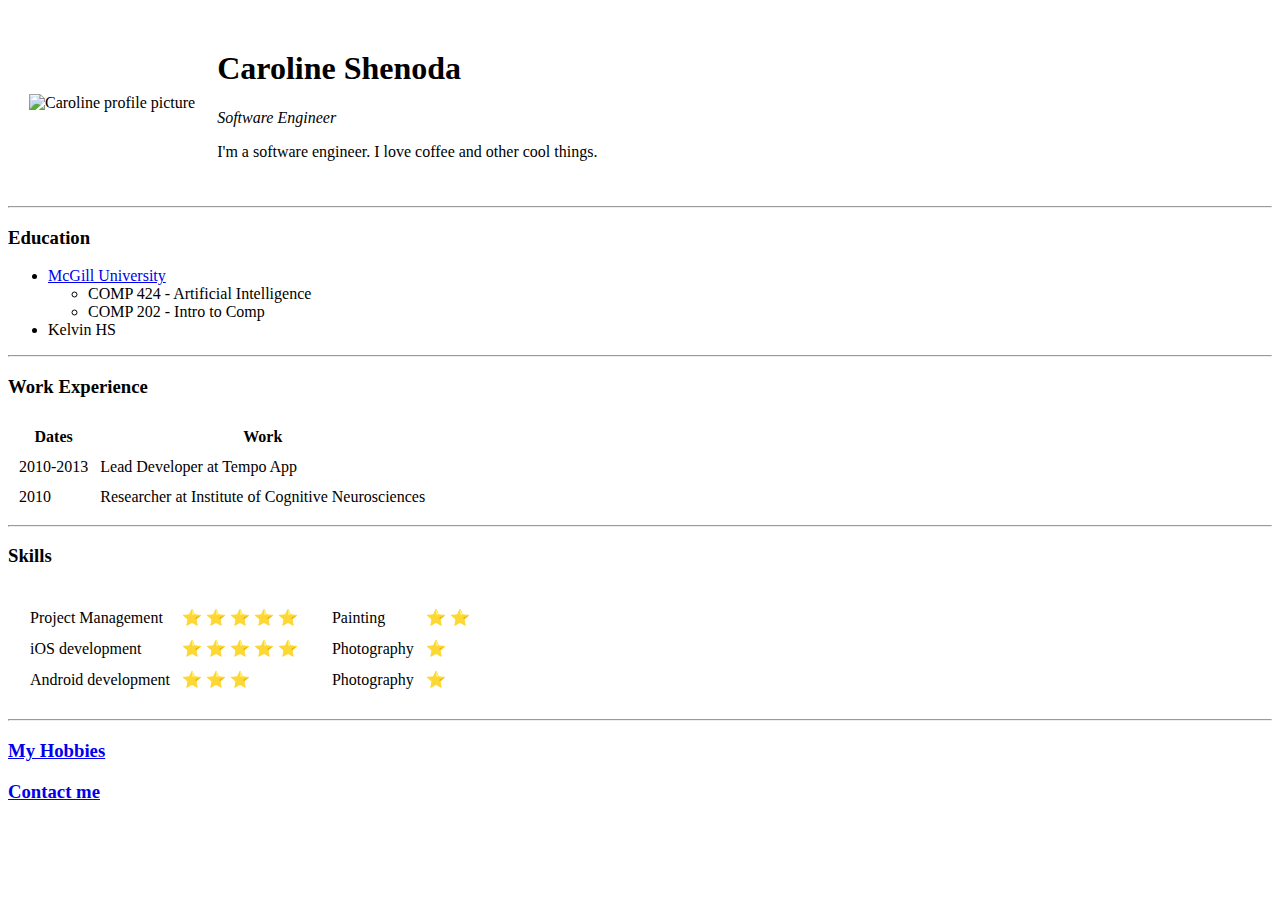
==== index.html @ b333b53c "Add initial cv website files" ====
<!--index is name of the home page -->
<!--Boiler plate code is a code template-->

<!--Declare document type. Indicates HTML version. This is HTML5-->
<!DOCTYPE html>
<html lang="en" dir="ltr">
<!--Head tells browser how to handle the page-->

<head>
  <!--This meta element is character set.
    Meta elements give extra metadata to HTML doc.
    We're telling browser that all text is encoded with
    UTF8 encoding system-->
  <meta charset="utf-8">
  <!--Title shows on top tab-->
  <title>Caroline's Personal Site</title>
</head>
<table cellspacing=20>
  <tr>
    <td><img
        src="https://scontent.fymq2-1.fna.fbcdn.net/v/t1.0-1/p160x160/10259751_10153825481498428_3979970333483864245_n.jpg?_nc_cat=107&_nc_sid=dbb9e7&_nc_ohc=GgnUOpDSStAAX8sWO6r&_nc_ht=scontent.fymq2-1.fna&_nc_tp=6&oh=41fb570eacc22d3aac4e48849c2dda4c&oe=5E8DAE1E"
        alt="Caroline profile picture"></td>
    <td>
      <h1>Caroline Shenoda</h1>
      <p><em>Software Engineer</em></p>
      <p>I'm a software engineer. I love coffee and other cool things.</p>
    </td>
  </tr>
</table>

<body>
  <hr>
  <h3>Education</h3>
  <ul>
    <li><a href="https://www.mcgill.ca/">McGill University</a></li>
    <ul>
      <li>COMP 424 - Artificial Intelligence</li>
      <li>COMP 202 - Intro to Comp</li>
    </ul>
    <li>Kelvin HS</li>
  </ul>
  <hr>
  <h3>Work Experience</h3>
  <!-- Border depreceated bc css should be used for styling-->
  <table cellspacing=10>
    <thead>
      <tr>
        <th>Dates</th>
        <th>Work</th>
      </tr>
    </thead>
    <tbody>
      <tr>
        <td>2010-2013</td>
        <td>Lead Developer at Tempo App</td>
      </tr>
      <tr>
        <td>2010</td>
        <td>Researcher at Institute of Cognitive Neurosciences</td>
      </tr>
    </tbody>
    <tfoot>

    </tfoot>
  </table>
  <hr>
  <h3>Skills</h3>

  <table cellspacing=10>
    <tr>
      <td>
        <table cellspacing=10>
          <tr>
            <td>Project Management</td>
            <td>&#11088 &#11088 &#11088 &#11088 &#11088</td>
          </tr>
          <tr>
            <td>iOS development</td>
            <td>&#11088 &#11088 &#11088 &#11088 &#11088</td>
          </tr>
          <tr>
            <td>Android development</td>
            <td>&#11088 &#11088 &#11088</td>
          </tr>
        </table>
      </td>
      <td>
        <table cellspacing=10>
          <tr>
            <td>Painting</td>
            <td>&#11088 &#11088</td>
          </tr>
          <tr>
            <td>Photography</td>
            <td>&#11088</td>
          </tr>
          <tr>
            <td>Photography</td>
            <td>&#11088</td>
          </tr>
        </table>
      </td>
    </tr>
  </table>
  <hr>
  <h3><a href="hobbies.html">My Hobbies</a></h3>
  <h3><a href="contact.html">Contact me</a></h3>
</body>

</html>
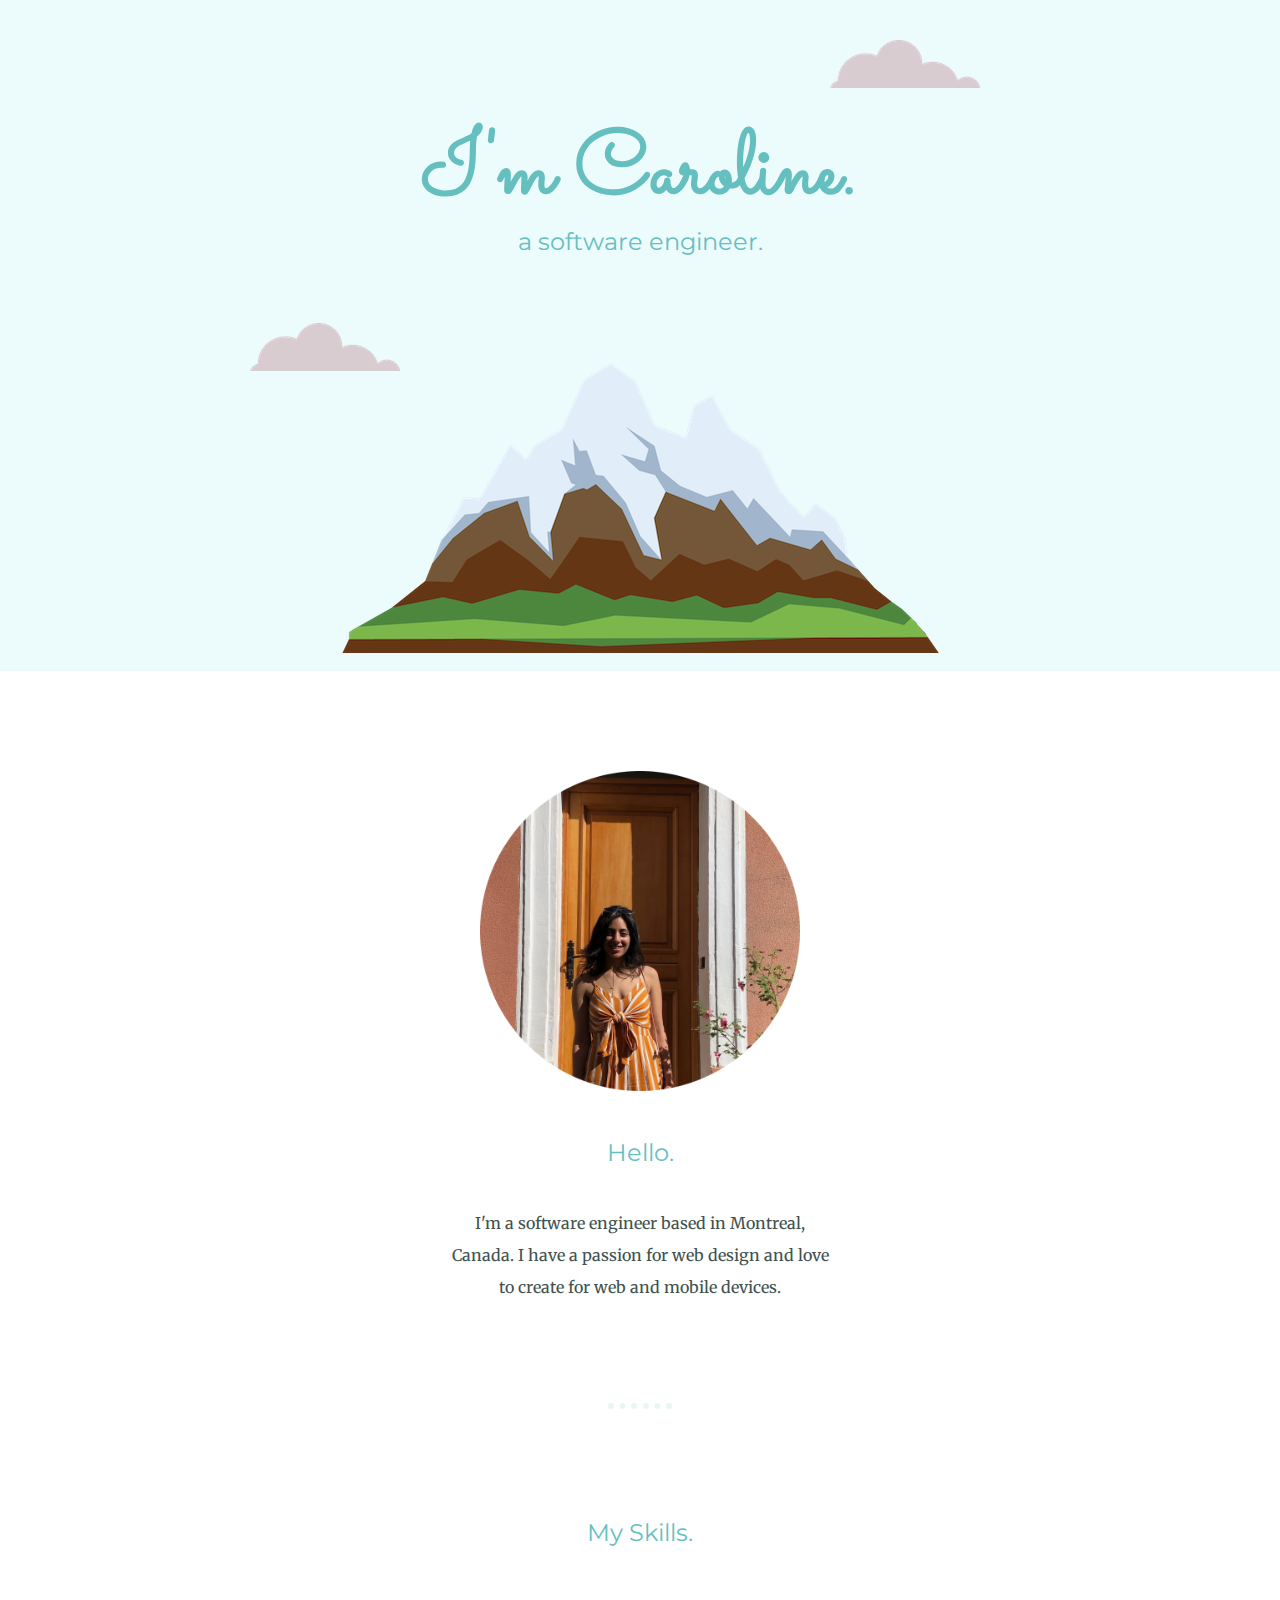
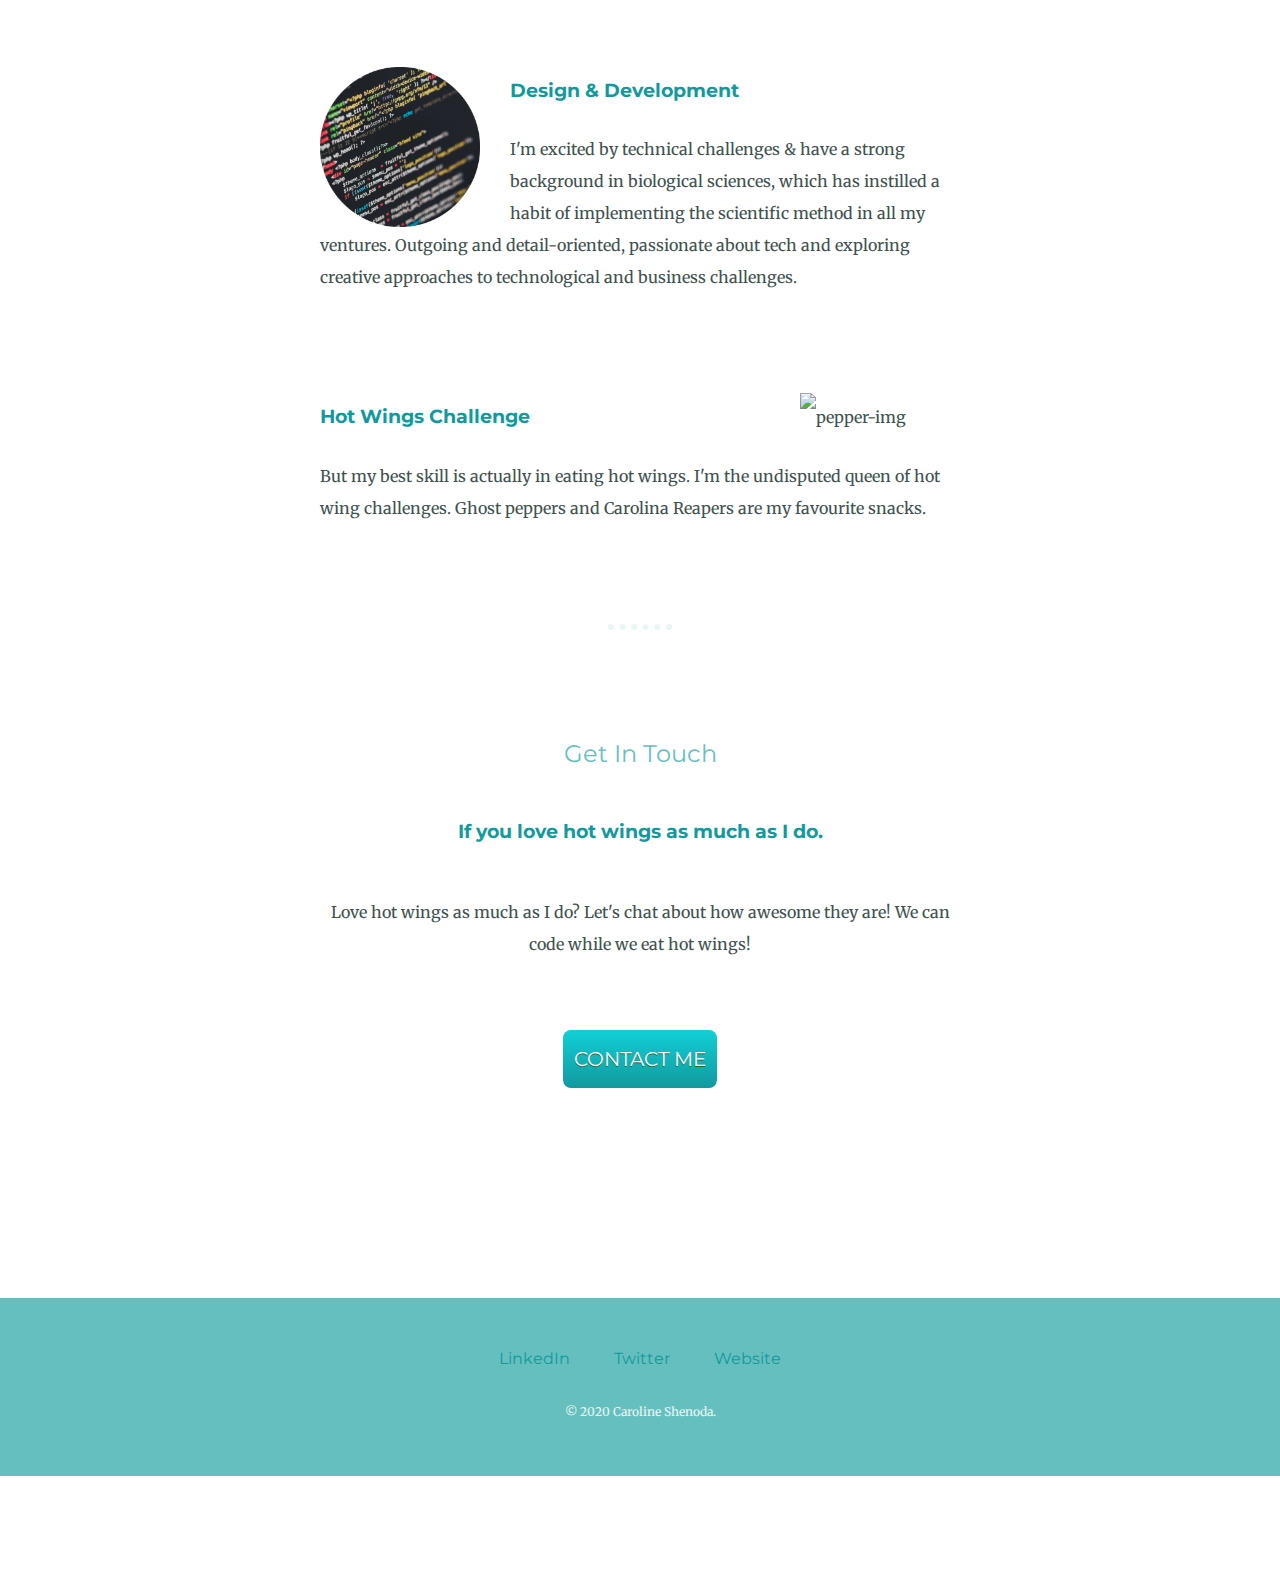
==== commit 7c16c076: "Add files via upload" ====
--- a/index.html
+++ b/index.html
@@ -1,110 +1,68 @@
-<!--index is name of the home page -->
-<!--Boiler plate code is a code template-->
-
-<!--Declare document type. Indicates HTML version. This is HTML5-->
 <!DOCTYPE html>
 <html lang="en" dir="ltr">
-<!--Head tells browser how to handle the page-->
 
 <head>
-  <!--This meta element is character set.
-    Meta elements give extra metadata to HTML doc.
-    We're telling browser that all text is encoded with
-    UTF8 encoding system-->
   <meta charset="utf-8">
-  <!--Title shows on top tab-->
-  <title>Caroline's Personal Site</title>
+  <title>Caroline Shenoda</title>
+  <link rel="stylesheet" href="css/styles.css">
+  <link rel="icon" href="favicon.ico">
+  <link href="https://fonts.googleapis.com/css?family=Merriweather|Montserrat|Sacramento&display=swap" rel="stylesheet">
 </head>
-<table cellspacing=20>
-  <tr>
-    <td><img
-        src="https://scontent.fymq2-1.fna.fbcdn.net/v/t1.0-1/p160x160/10259751_10153825481498428_3979970333483864245_n.jpg?_nc_cat=107&_nc_sid=dbb9e7&_nc_ohc=GgnUOpDSStAAX8sWO6r&_nc_ht=scontent.fymq2-1.fna&_nc_tp=6&oh=41fb570eacc22d3aac4e48849c2dda4c&oe=5E8DAE1E"
-        alt="Caroline profile picture"></td>
-    <td>
-      <h1>Caroline Shenoda</h1>
-      <p><em>Software Engineer</em></p>
-      <p>I'm a software engineer. I love coffee and other cool things.</p>
-    </td>
-  </tr>
-</table>
 
 <body>
-  <hr>
-  <h3>Education</h3>
-  <ul>
-    <li><a href="https://www.mcgill.ca/">McGill University</a></li>
-    <ul>
-      <li>COMP 424 - Artificial Intelligence</li>
-      <li>COMP 202 - Intro to Comp</li>
-    </ul>
-    <li>Kelvin HS</li>
-  </ul>
-  <hr>
-  <h3>Work Experience</h3>
-  <!-- Border depreceated bc css should be used for styling-->
-  <table cellspacing=10>
-    <thead>
-      <tr>
-        <th>Dates</th>
-        <th>Work</th>
-      </tr>
-    </thead>
-    <tbody>
-      <tr>
-        <td>2010-2013</td>
-        <td>Lead Developer at Tempo App</td>
-      </tr>
-      <tr>
-        <td>2010</td>
-        <td>Researcher at Institute of Cognitive Neurosciences</td>
-      </tr>
-    </tbody>
-    <tfoot>
 
-    </tfoot>
-  </table>
-  <hr>
-  <h3>Skills</h3>
+  <div class="top-container">
+    <img class="top-cloud" src="images/cloud.png" alt="cloud-img">
+    <h1>I'm Caroline.</h1>
+    <h2>a software engineer.</h2>
+    <img class="bottom-cloud" src="images/cloud.png" alt="cloud-img">
+    <img src="images/mountain.png" alt="mountain-img">
+  </div>
 
-  <table cellspacing=10>
-    <tr>
-      <td>
-        <table cellspacing=10>
-          <tr>
-            <td>Project Management</td>
-            <td>&#11088 &#11088 &#11088 &#11088 &#11088</td>
-          </tr>
-          <tr>
-            <td>iOS development</td>
-            <td>&#11088 &#11088 &#11088 &#11088 &#11088</td>
-          </tr>
-          <tr>
-            <td>Android development</td>
-            <td>&#11088 &#11088 &#11088</td>
-          </tr>
-        </table>
-      </td>
-      <td>
-        <table cellspacing=10>
-          <tr>
-            <td>Painting</td>
-            <td>&#11088 &#11088</td>
-          </tr>
-          <tr>
-            <td>Photography</td>
-            <td>&#11088</td>
-          </tr>
-          <tr>
-            <td>Photography</td>
-            <td>&#11088</td>
-          </tr>
-        </table>
-      </td>
-    </tr>
-  </table>
-  <hr>
-  <h3><a href="hobbies.html">My Hobbies</a></h3>
-  <h3><a href="contact.html">Contact me</a></h3>
+  <div class="middle-container">
+    <div class="profile">
+      <!--profile photo-->
+      <img class="img-circular" src="images/caro-img.png" alt="profile-img">
+      <h2>Hello.</h2>
+      <p class="intro">I'm a software engineer based in Montreal, Canada. I have a passion for web design and love to create for web and mobile devices.</p>
+    </div>
+    <hr class="dotted-hr">
+    <div class="skills">
+      <h2>My Skills.</h2>
+      <div class="skill-row">
+        <!--skills photo 1-->
+        <img class="code-img" src="images/code-img.png" alt="code-img">
+        <h3>Design & Development</h3>
+        <p class="code-skill-description">I'm excited by technical challenges & have a strong background in biological sciences, which has
+          instilled a habit of implementing the scientific method in all my ventures. Outgoing and detail-oriented, passionate about tech and exploring creative approaches to technological and business challenges.</p>
+      </div>
+      <div class="skill-row">
+        <!--skills photo 2-->
+        <img class="chili-img" src="images/pepper-img.png" alt="pepper-img">
+        <h3>Hot Wings Challenge</h3>
+        <p class="chili-skill-description">But my best skill is actually in eating hot wings. I'm the undisputed queen of hot wing challenges. Ghost peppers and Carolina Reapers are my favourite snacks.</p>
+      </div>
+    </div>
+    <hr class="dotted-hr">
+    <div class="contact-me">
+      <h2>Get In Touch</h2>
+      <h3>If you love hot wings as much as I do.</h3>
+      <p class="contact-msg">Love hot wings as much as I do? Let's chat about how awesome they are! We can code while we eat hot wings!</p>
+      <a class="btn" href="mailto:caroline.shenoda@gmail.com">CONTACT ME</a>
+    </div>
+  </div>
+
+
+  <div class="bottom-container">
+    <a class="footer-link" href="https://www.linkedin.com/caroline-shenoda/">LinkedIn</a>
+    <a class="footer-link" href="https://twitter.com/">Twitter</a>
+    <a class="footer-link" href="https://www.appbrewery.co/">Website</a>
+    <p class="copyright">© 2020 Caroline Shenoda.</p>
+  </div>
+
+
+  </div>
+
 </body>
 
 </html>
--- a/css/styles.css
+++ b/css/styles.css
@@ -0,0 +1,141 @@
+body {
+  margin: 0;
+  color: #40514E;
+  text-align: center;
+  font-family: "Merriweather", serif;
+}
+
+h1 {
+  margin: 50px auto 0 auto;
+  font-size: 5.625rem;
+  font-family:'Sacramento', cursive;
+  color: #66BFBF;
+}
+
+h2 {
+  font-family: 'Montserrat', sans-serif;
+  font-size: 1.5rem;
+  color: #66BFBF;
+  font-weight: normal;
+  padding-bottom: 10px;
+}
+
+h3 {
+  font-family: 'Montserrat', sans-serif;
+  color: #11999E;
+}
+
+p {
+  line-height: 2;
+}
+
+hr {
+  border: dotted #EAF6F6 6px;
+  border-bottom: none;
+  width: 4%;
+  margin: 100px auto;
+}
+
+a {
+  font-family: 'Montserrat', sans-serif;
+  color: #11999E;
+  margin: 10px 20px;
+  text-decoration: none;
+}
+
+a:hover {
+  color: #EAF6F6;
+}
+
+.top-container {
+  background-color: #ecfbfc;
+  position: relative;
+  padding-top: 100px;
+  line-height: 3rem;
+}
+
+.middle-container {
+  margin: 100px 0;
+  padding-bottom: 100px;
+  line-height: 3rem;
+}
+
+.bottom-container {
+  margin: 100px 0;
+  background-color: #66BFBF;
+  padding: 50px 0 20px;
+}
+.top-cloud {
+  position: absolute;
+  right: 300px;
+  top: 40px;
+}
+
+.bottom-cloud {
+  position: absolute;
+  left: 250px;
+  bottom: 300px;
+}
+
+.img-circular {
+  height: 25%;
+  width: 25%;
+}
+
+.code-img {
+  height: 25%;
+  width: 25%;
+  float: left;
+  margin-right: 30px;
+}
+
+.chili-img {
+  height: 25%;
+  width: 25%;
+  float: right;
+  margin-left: 30px;
+}
+
+.skill-row {
+  margin: 100px auto 100px auto;
+  width: 50%;
+  text-align: left;
+}
+
+.copyright {
+   color:  #EAF6F6;
+   font-size: 0.75rem;
+   padding: 20px 0;
+}
+
+.intro {
+  width: 30%;
+  margin: auto;
+}
+
+.contact-msg {
+  width: 50%;
+  margin: 40px auto 60px;
+}
+
+.btn {
+	background:linear-gradient(to bottom, #11cdd4 5%, #11999e 100%);
+	background-color:#11cdd4;
+	border-radius:8px;
+	display:inline-block;
+	cursor:pointer;
+	color:#ffffff;
+	font-family: "Montserrat", sans-serif;
+	font-size:20px;
+	padding:5px 11px;
+	text-decoration:none;
+	text-shadow:0px 1px 0px #2f6627;
+}
+.btn:hover {
+	background:linear-gradient(to bottom, #30e3cb 5%, #2bc4ad 100%);
+	background-color:#30e3cb;
+}
+.btn:active {
+	position:relative;
+	top:1px;
+}
